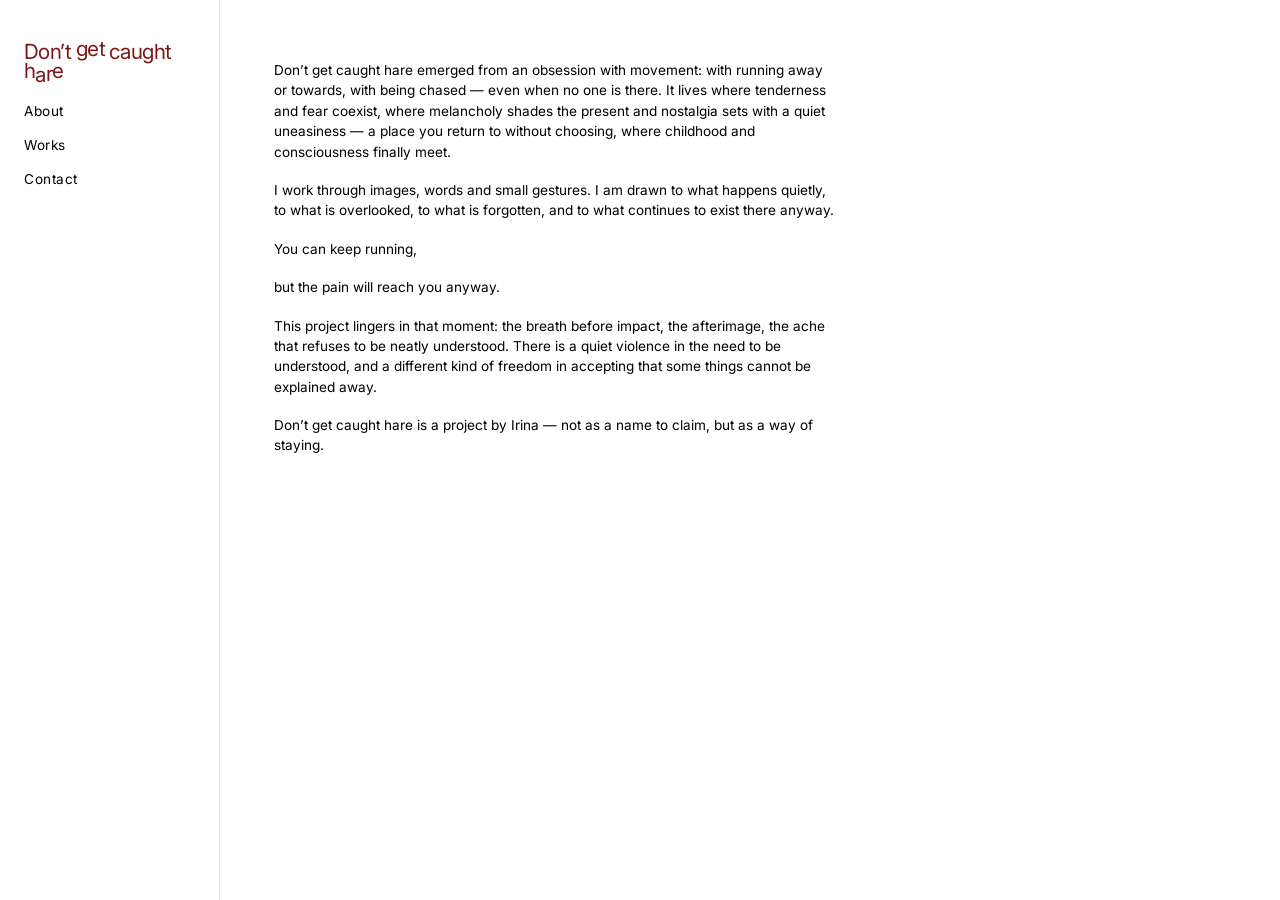
==== about.html @ bd30bba6 "Add files via upload" ====
<!doctype html>
<html lang="en">
<head>
  <meta charset="utf-8">
  <title>About — Don’t get caught hare</title>
  <link rel="icon" type="image/png" href="favicon2.png">
  <meta name="viewport" content="width=device-width, initial-scale=1">

  <!-- Mejora carga de fuente -->
  <link rel="preconnect" href="https://fonts.googleapis.com">
  <link rel="preconnect" href="https://fonts.gstatic.com" crossorigin>

  <!-- Inter -->
  <link href="https://fonts.googleapis.com/css2?family=Inter:wght@300;400;500&display=swap" rel="stylesheet">

  <!-- CSS -->
  <link rel="stylesheet" href="styles.css">
</head>

<body>

<div class="layout">

  <nav class="sidebar">
    <div class="sidebar-inner">

      <h1 class="logo">
        <a href="index.html">
          <span>Don’t</span> <span>get</span> <span>caught</span><br>
          
          <span class="hare-run">
            <span class="h">h</span><span class="a">a</span><span class="r">r</span><span class="e">e</span>
          </span>
        </a>
      </h1>

      <ul class="menu">
        <li><a href="about.html">About</a></li>
        <li><a href="works.html">Works</a></li>
        <li><a href="contact.html">Contact</a></li>
      </ul>

    </div>
  </nav>

  <main class="content">
    <section class="about">

      <p>
        Don’t get caught hare emerged from an obsession with movement: with running away or towards, with being chased — even when no one is there.
        It lives where tenderness and fear coexist, where melancholy shades the present and nostalgia sets with a quiet uneasiness — a place you return to without choosing, where childhood and consciousness finally meet.
      </p>

      <p>
        I work through images, words and small gestures. I am drawn to what happens quietly, to what is overlooked, to what is forgotten, and to what continues to exist there anyway.
      </p>

      <p>
        You can keep running,
      </p>

      <p>
        but the pain will reach you anyway. 
      </p>
     
      <p>
       This project lingers in that moment: the breath before impact, the afterimage, the ache that refuses to be neatly understood.
       There is a quiet violence in the need to be understood, and a different kind of freedom in accepting that some things cannot be explained away.
      </p>
      
      <p>
        Don’t get caught hare is a project by Irina — not as a name to claim, but as a way of staying.
      </p>

    </section>
  </main>

</div>

</body>
</html>
---- styles.css ----
/* RESET */
* {
  margin: 0;
  padding: 0;
  box-sizing: border-box;
}

/* BASE */
body {
  font-family: "Inter", -apple-system, BlinkMacSystemFont, "Segoe UI", sans-serif;
  font-size: 15px;
  line-height: 1.45;
  background: white;
  color: black;
}

/* LAYOUT */
.layout {
  display: flex;
  min-height: 100vh;
}

/* SIDEBAR */
.sidebar {
  width: 220px;
  padding: 40px 24px;
  border-right: 1px solid #e5e5e5;
  position: fixed;
  height: 100vh;
  background: white;
}

/* RITMO */
.sidebar-inner {
  display: flex;
  flex-direction: column;
  gap: 12px;
}

/* LOGO */
.logo {
  margin: 0;
}

.logo a {
  font-family: inherit;
  color: #7d1818;
  font-size: 1.3rem;
  line-height: 1.05;
  font-weight: 400;
  letter-spacing: -0.03em;
  text-decoration: none;
  display: inline-block;
  white-space: nowrap;
}

.logo a:hover { text-decoration: underline; }

/* --- GESTO ORGÁNICO (Don’t / get / caught) --- */
/* Importante: esto afecta a los spans directos del logo (las 3 palabras de arriba) */
.logo > a > span {
  display: inline-block;
}

.logo > a > span:nth-child(1) {
  transform: translateY(1px) rotate(-0.6deg);
}

.logo > a > span:nth-child(2) {
  transform: translateY(-2px) rotate(0.8deg);
}

.logo > a > span:nth-child(3) {
  transform: translateY(1px) translateX(-2px) rotate(-0.4deg);
}

/* BASE: todas las letras preparadas */
.logo .hare-run span {
  display: inline-block;
  transition: none;
}

/* ---------- POSE 1 (estado normal) ---------- */
.logo .hare-run .h { transform: translateY(-2px); }
.logo .hare-run .a { transform: translateY(1.5px); }
.logo .hare-run .r { transform: translateY(1.2px); }
.logo .hare-run .e { transform: translateY(-1.6px); }

/* ---------- POSE 2 (solo hover = cambio) ---------- */
.logo a:hover .hare-run .h { transform: translateY(1.5px); }
.logo a:hover .hare-run .a { transform: translateY(-2px); }
.logo a:hover .hare-run .r { transform: translateY(-1.6px); }
.logo a:hover .hare-run .e { transform: translateY(1.2px); }



.logo a:hover {
  text-decoration: underline;
}

/* MENU */
.menu {
  list-style: none;
  display: flex;
  flex-direction: column;
  gap: 12px;
}

.menu a {
  text-decoration: none;
  color: black;
  font-size: 0.85rem;
  letter-spacing: 0.5px;
}

.menu a:hover {
  text-decoration: underline;
}

/* CONTENIDO */
.content {
  margin-left: 220px;
  padding: 60px 60px 60px 54px;
  max-width: 1200px;
}

/* ---------- CONTACT ---------- */
.contact {
  outline: 1px solid red;
}

.meadow{
  margin-top: 6px;
  font-family: ui-monospace, SFMono-Regular, Menlo, Monaco, Consolas, "Liberation Mono", monospace;
  font-size: 0.85rem;
  line-height: 1.2;
  white-space: pre;
  color: #111;
  opacity: 0.85;          /* clave: que no parezca “meme” */
  overflow-x: auto;       /* si la pantalla es pequeña, que no rompa el layout */
  padding: 0;
}

.meadow-link{
  color: #7d1818;         /* tu acento */
  text-decoration: none;
}

.meadow-link:hover{
  text-decoration: underline;
}

/* GRID (IMPORTANTE AQUÍ ESTABA EL PROBLEMA) */
.grid {
  display: grid;
  grid-template-columns: repeat(auto-fit, minmax(240px, 1fr));
  gap: 40px;
}

.project img {
  width: 100%;
}

.project h3 {
  font-weight: 400;
  font-size: 0.85rem;
  margin-top: 6px;
}


.about p {
  font-size: 0.85rem;
  margin-bottom: 18px;
  line-height: 1.5;
  max-width: 560px;
}


/* ---------- INDEX ---------- */

.intro {
  font-size: 0.85rem;
  line-height: 1.5;
  max-width: 520px;
  margin-top: 20px;
}
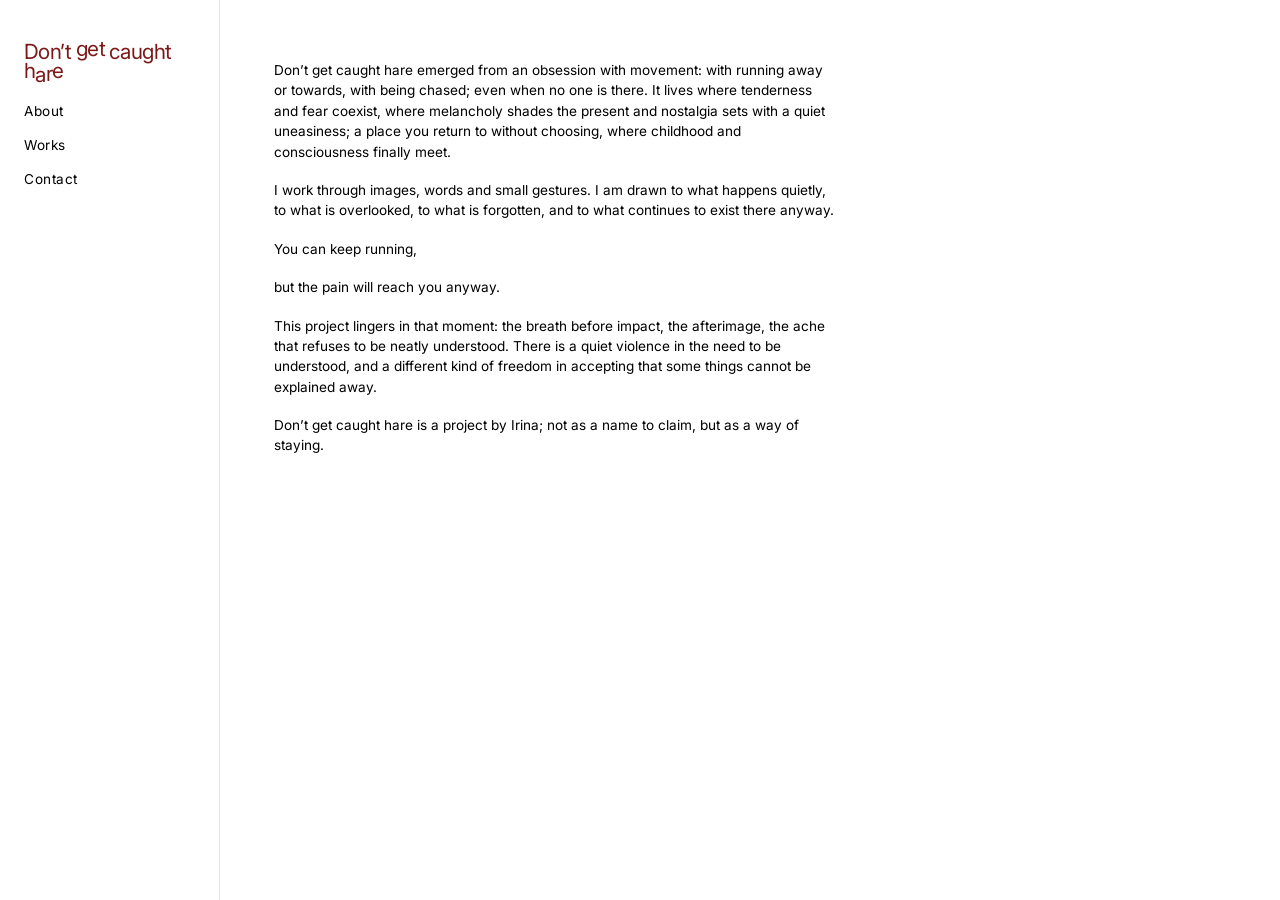
==== commit cb389edb: "Add files via upload" ====
--- a/about.html
+++ b/about.html
@@ -48,8 +48,8 @@
     <section class="about">
 
       <p>
-        Don’t get caught hare emerged from an obsession with movement: with running away or towards, with being chased — even when no one is there.
-        It lives where tenderness and fear coexist, where melancholy shades the present and nostalgia sets with a quiet uneasiness — a place you return to without choosing, where childhood and consciousness finally meet.
+        Don’t get caught hare emerged from an obsession with movement: with running away or towards, with being chased; even when no one is there.
+        It lives where tenderness and fear coexist, where melancholy shades the present and nostalgia sets with a quiet uneasiness; a place you return to without choosing, where childhood and consciousness finally meet.
       </p>
 
       <p>
@@ -70,7 +70,7 @@
       </p>
       
       <p>
-        Don’t get caught hare is a project by Irina — not as a name to claim, but as a way of staying.
+        Don’t get caught hare is a project by Irina; not as a name to claim, but as a way of staying.
       </p>
 
     </section>
